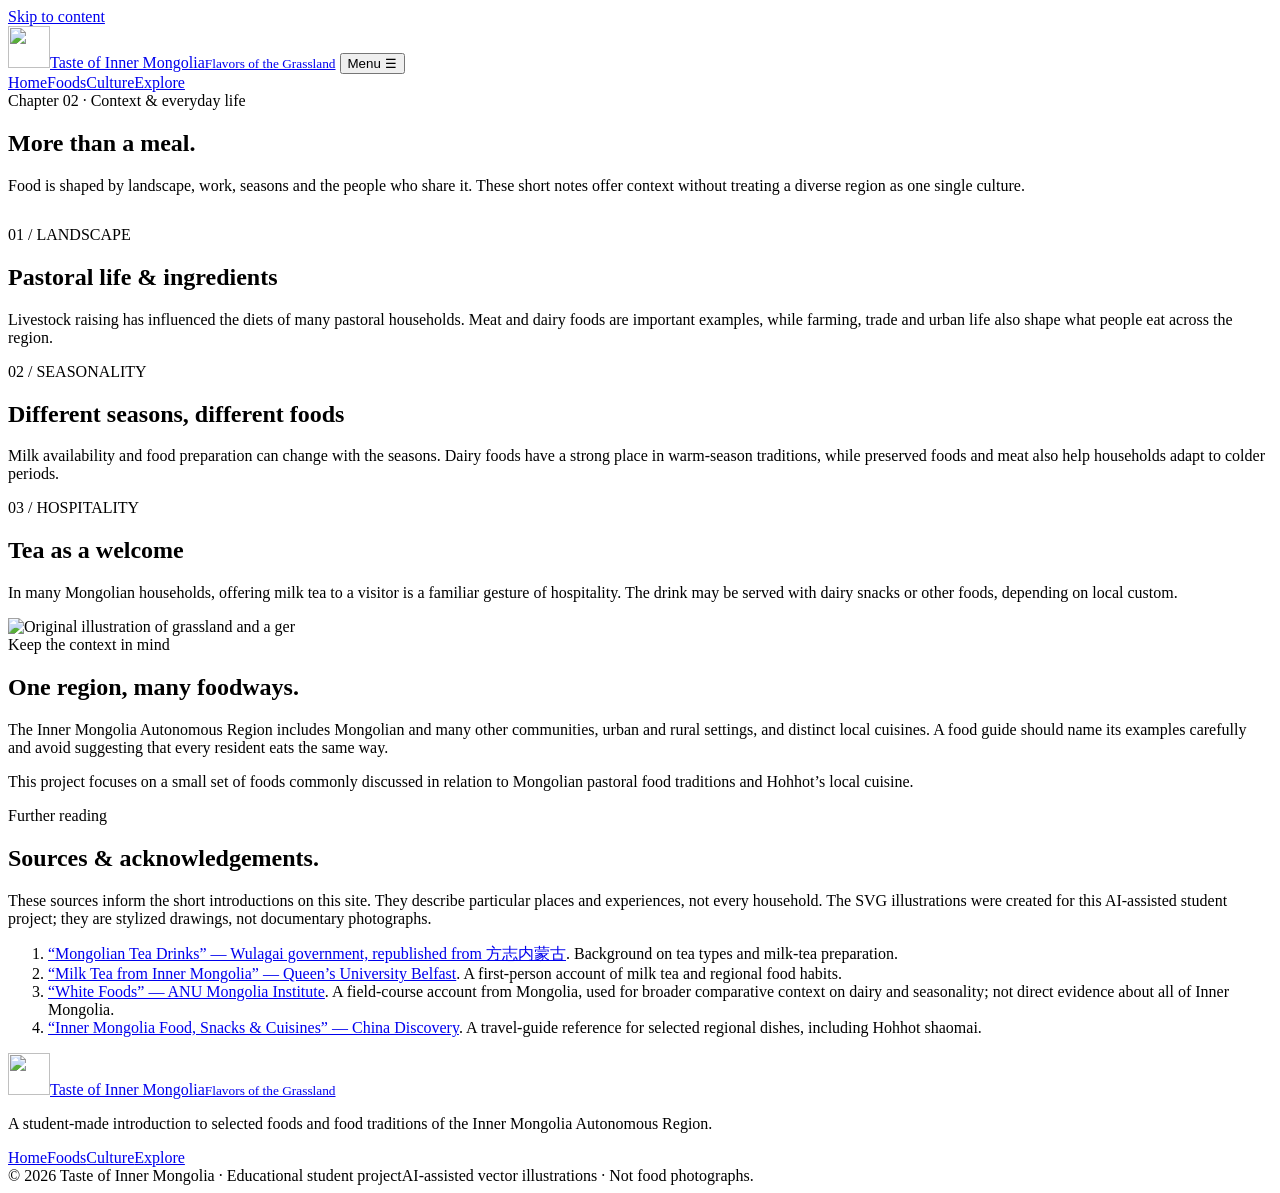
==== culture.html @ e314914b "Add reviewed four-page personal project and identity assets" ====
<!doctype html>
<html lang="en">
<head>
  <meta charset="utf-8">
  <meta name="viewport" content="width=device-width, initial-scale=1">
  <meta name="description" content="Explore how landscape, seasons and hospitality shape selected food traditions in Inner Mongolia.">
  <meta property="og:title" content="Food Culture | Taste of Inner Mongolia">
  <meta property="og:description" content="Discover food, stories and hospitality from Inner Mongolia.">
  <meta property="og:url" content="https://enzhuozhou.github.io/taste-inner-mongolia/culture.html">
  <meta property="og:type" content="website">
  <meta property="og:image" content="https://enzhuozhou.github.io/taste-inner-mongolia/images/og-image.jpg">
  <meta name="twitter:card" content="summary_large_image">
  <meta name="theme-color" content="#285c45">
  <link rel="icon" href="favicon-32.png" sizes="32x32" type="image/png">
  <link rel="apple-touch-icon" href="apple-touch-icon.png">
  <link rel="stylesheet" href="css/style.css">
  <title>Food Culture | Taste of Inner Mongolia</title>
</head>
<body>
<a class="skip" href="#main">Skip to content</a>
<header class="site-header"><div class="container header-inner">
  <a class="brand" href="index.html"><span class="brand-mark" aria-hidden="true"><img src="assets/brand.svg" width="42" height="42" alt=""></span><span>Taste of Inner Mongolia<small>Flavors of the Grassland</small></span></a>
  <button class="menu-toggle" type="button" aria-expanded="false" aria-controls="site-nav">Menu ☰</button>
  <nav class="nav" id="site-nav" aria-label="Main navigation"><a href="index.html">Home</a><a href="foods.html">Foods</a><a href="culture.html" aria-current="page">Culture</a><a href="explore.html">Explore</a></nav>
</div></header>
<main id="main"><section class="page-intro container"><div class="eyebrow">Chapter 02 · Context & everyday life</div><h1>More than a meal.</h1><p class="lead">Food is shaped by landscape, work, seasons and the people who share it. These short notes offer context without treating a diverse region as one single culture.</p></section>
<section class="section" style="padding-top:15px"><div class="container culture-grid">
<article class="culture-card"><div class="num">01 / LANDSCAPE</div><h2>Pastoral life & ingredients</h2><p>Livestock raising has influenced the diets of many pastoral households. Meat and dairy foods are important examples, while farming, trade and urban life also shape what people eat across the region.</p></article>
<article class="culture-card"><div class="num">02 / SEASONALITY</div><h2>Different seasons, different foods</h2><p>Milk availability and food preparation can change with the seasons. Dairy foods have a strong place in warm-season traditions, while preserved foods and meat also help households adapt to colder periods.</p></article>
<article class="culture-card"><div class="num">03 / HOSPITALITY</div><h2>Tea as a welcome</h2><p>In many Mongolian households, offering milk tea to a visitor is a familiar gesture of hospitality. The drink may be served with dairy snacks or other foods, depending on local custom.</p></article>
</div></section>
<section class="section soft"><div class="container split"><img src="assets/grassland.svg" alt="Original illustration of grassland and a ger" loading="lazy"><div><div class="eyebrow">Keep the context in mind</div><h2>One region, many foodways.</h2><p class="copy">The Inner Mongolia Autonomous Region includes Mongolian and many other communities, urban and rural settings, and distinct local cuisines. A food guide should name its examples carefully and avoid suggesting that every resident eats the same way.</p><p class="copy">This project focuses on a small set of foods commonly discussed in relation to Mongolian pastoral food traditions and Hohhot’s local cuisine.</p></div></div></section>
<section class="section"><div class="container"><div class="eyebrow" id="sources">Further reading</div><h2>Sources & acknowledgements.</h2><p class="copy">These sources inform the short introductions on this site. They describe particular places and experiences, not every household. The SVG illustrations were created for this AI-assisted student project; they are stylized drawings, not documentary photographs.</p><div class="sources"><ol>
<li><a href="https://www.wlgglq.gov.cn/wlgglq/tbcy90/cwwlg/c/2025122916261135660/index.html" target="_blank" rel="noopener">“Mongolian Tea Drinks” — Wulagai government, republished from 方志内蒙古</a>. Background on tea types and milk-tea preparation.</li>
<li><a href="https://blogs.qub.ac.uk/mandarinchinese/2021/09/03/milk-tea-from-inner-mongolia/" target="_blank" rel="noopener">“Milk Tea from Inner Mongolia” — Queen’s University Belfast</a>. A first-person account of milk tea and regional food habits.</li>
<li><a href="https://mongoliainstitute.anu.edu.au/content-centre/article/series/white-foods" target="_blank" rel="noopener">“White Foods” — ANU Mongolia Institute</a>. A field-course account from Mongolia, used for broader comparative context on dairy and seasonality; not direct evidence about all of Inner Mongolia.</li>
<li><a href="https://www.chinadiscovery.com/inner-mongolia/food.html" target="_blank" rel="noopener">“Inner Mongolia Food, Snacks & Cuisines” — China Discovery</a>. A travel-guide reference for selected regional dishes, including Hohhot shaomai.</li>
</ol></div></div></section></main>
<footer class="footer"><div class="container">
  <div class="footer-grid"><div><a class="brand" href="index.html"><span class="brand-mark" aria-hidden="true"><img src="assets/brand.svg" width="42" height="42" alt=""></span><span>Taste of Inner Mongolia<small>Flavors of the Grassland</small></span></a><p>A student-made introduction to selected foods and food traditions of the Inner Mongolia Autonomous Region.</p></div><nav class="footer-links" aria-label="Footer navigation"><a href="index.html">Home</a><a href="foods.html">Foods</a><a href="culture.html">Culture</a><a href="explore.html">Explore</a></nav></div>
  <div class="footer-bottom"><span>© 2026 Taste of Inner Mongolia · Educational student project</span><span>AI-assisted vector illustrations · Not food photographs.</span></div>
</div></footer>
<noscript><p class="container note">JavaScript is off. All foods and navigation links remain available; category filtering requires JavaScript.</p></noscript>
<script src="js/main.js" defer></script>
</body></html>
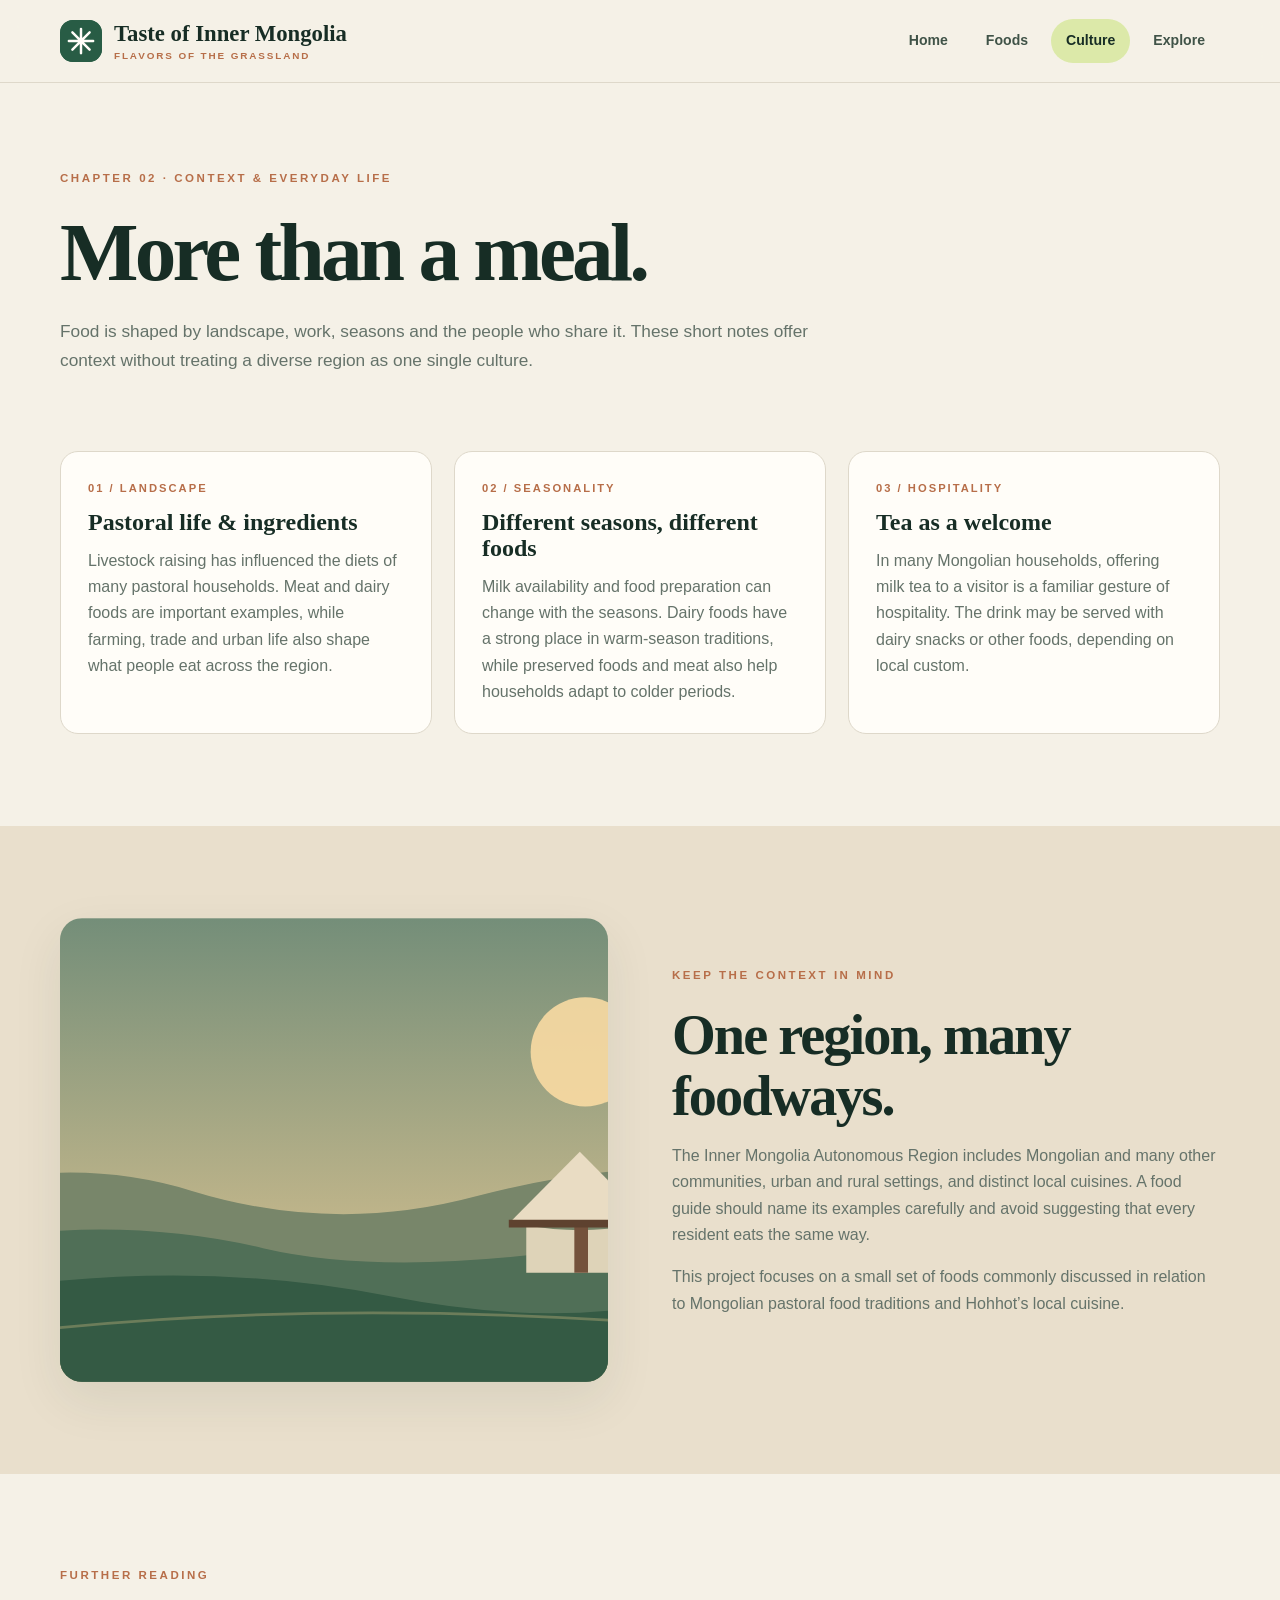
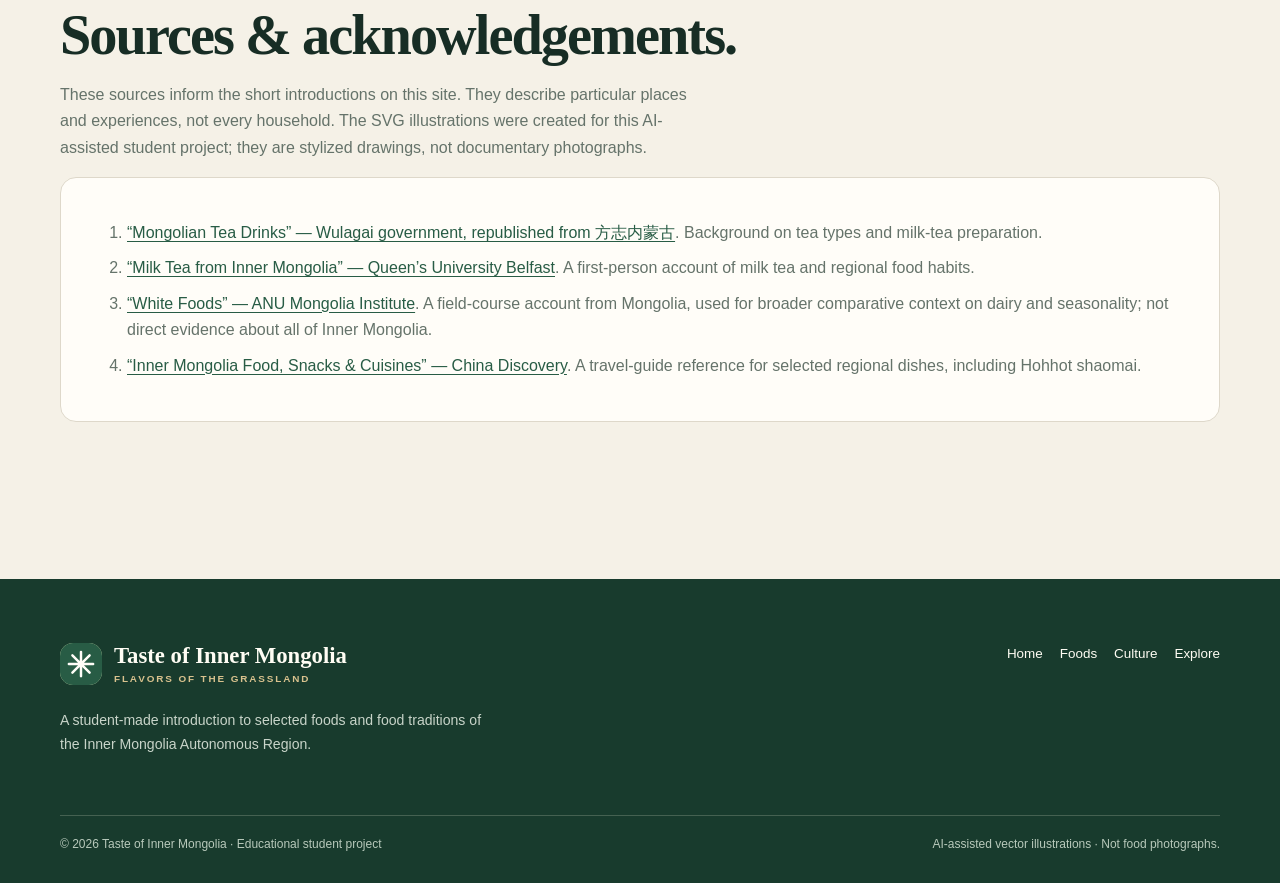
==== commit 73dac136: "Version stylesheet URLs so browsers receive reviewed mobile styling" ====
--- a/culture.html
+++ b/culture.html
@@ -13,7 +13,7 @@
   <meta name="theme-color" content="#285c45">
   <link rel="icon" href="favicon-32.png" sizes="32x32" type="image/png">
   <link rel="apple-touch-icon" href="apple-touch-icon.png">
-  <link rel="stylesheet" href="css/style.css">
+  <link rel="stylesheet" href="css/style.css?v=20261109-final">
   <title>Food Culture | Taste of Inner Mongolia</title>
 </head>
 <body>
--- a/css/style.css
+++ b/css/style.css
@@ -0,0 +1,11 @@
+:root{--ink:#172d25;--green:#285c45;--green-2:#3c7959;--cream:#f5f1e7;--paper:#fffdf8;--sand:#e9dfcc;--clay:#b76e49;--muted:#65736a;--line:#ded8ca;--lime:#dce9a9;--shadow:0 18px 50px #20392e16;--serif:'Playfair Display',Georgia,serif;--sans:'DM Sans',Arial,sans-serif}
+*{box-sizing:border-box}html{scroll-behavior:smooth}body{margin:0;background:var(--cream);color:var(--ink);font-family:var(--sans);line-height:1.65}a{color:inherit;text-decoration:none}button{font:inherit;cursor:pointer}img{display:block;max-width:100%}h1,h2,h3,p{margin-top:0}h1,h2,h3{font-family:var(--serif);line-height:1.08}h1{font-size:clamp(3.2rem,7vw,6.6rem);letter-spacing:-.045em;margin-bottom:1.2rem}h2{font-size:clamp(2.2rem,4.4vw,4rem);letter-spacing:-.035em;margin-bottom:1rem}h3{font-size:1.5rem;margin-bottom:.65rem}.container{width:min(1160px,calc(100% - 48px));margin-inline:auto}.skip{position:absolute;left:-9999px;top:8px;background:#fff;padding:12px;z-index:100}.skip:focus{left:12px}.site-header{position:sticky;top:0;z-index:50;background:#f5f1e7ed;backdrop-filter:blur(14px);border-bottom:1px solid var(--line)}.header-inner{height:82px;display:flex;align-items:center;justify-content:space-between;gap:20px}.brand{font-family:var(--serif);font-size:1.42rem;font-weight:700;line-height:1.1;display:inline-flex;align-items:center;gap:12px}.brand-mark{width:42px;height:42px;border-radius:13px;background:var(--green);color:white;display:grid;place-items:center;font:700 1.4rem var(--sans)}.brand small{display:block;font:600 .62rem var(--sans);letter-spacing:.19em;text-transform:uppercase;color:var(--clay);margin-top:5px}.nav{display:flex;align-items:center;gap:8px}.nav a{font-size:.88rem;font-weight:700;padding:10px 15px;border-radius:99px;color:#405348}.nav a:hover,.nav a[aria-current=page]{background:var(--lime);color:var(--ink)}.menu-toggle{display:none;background:var(--paper);border:1px solid var(--line);border-radius:12px;padding:10px 14px;color:var(--ink)}.hero{position:relative;min-height:640px;display:grid;align-items:center;overflow:hidden;background:#244b39;color:#fffdf4}.hero-art{position:absolute;inset:0;width:100%;height:100%;object-fit:cover;opacity:.76}.hero-shade{position:absolute;inset:0;background:linear-gradient(90deg,#173b2c 0%,#173b2cdb 42%,#173b2c25 100%)}.hero-content{position:relative;padding:95px 0;z-index:1}.eyebrow{font-size:.72rem;letter-spacing:.22em;text-transform:uppercase;font-weight:700;color:var(--clay);margin-bottom:20px}.hero .eyebrow{color:#e7d39d}.hero h1{max-width:780px}.hero p{font-size:1.1rem;max-width:570px;color:#e9eee5}.btn{display:inline-flex;align-items:center;gap:10px;background:var(--clay);border:1px solid var(--clay);color:white;padding:13px 22px;border-radius:99px;font-weight:700;font-size:.9rem;transition:transform .2s,filter .2s}.btn:hover{transform:translateY(-2px);filter:brightness(.94)}.btn-light{background:var(--paper);border-color:var(--paper);color:var(--green)}.btn-outline{background:transparent;color:var(--green);border-color:#9eb4a3}.hero .btn{margin-top:15px}.section{padding:92px 0}.section.soft{background:var(--sand)}.section-heading{display:flex;align-items:end;justify-content:space-between;gap:28px;margin-bottom:34px}.section-heading>p{max-width:390px;color:var(--muted);margin-bottom:6px}.grid{display:grid;grid-template-columns:repeat(3,minmax(0,1fr));gap:22px}.food-card{background:var(--paper);border:1px solid var(--line);border-radius:18px;overflow:hidden;box-shadow:0 5px 20px #1d3a2d08;transition:transform .22s,box-shadow .22s}.food-card:hover{transform:translateY(-5px);box-shadow:var(--shadow)}.food-image{width:100%;height:230px;object-fit:cover;background:#dce5d2}.food-body{padding:23px}.card-kicker{font-size:.69rem;letter-spacing:.16em;text-transform:uppercase;color:var(--clay);font-weight:700}.food-body h3{margin:9px 0}.food-body p{color:var(--muted);font-size:.92rem;margin:0}.tag-row{display:flex;gap:7px;flex-wrap:wrap;margin-top:14px}.tag{font-size:.7rem;border:1px solid var(--line);padding:4px 9px;border-radius:99px;color:#53665a}.split{display:grid;grid-template-columns:1fr 1fr;gap:64px;align-items:center}.split img{width:100%;aspect-ratio:1.18;object-fit:cover;border-radius:22px;box-shadow:var(--shadow)}.copy{color:var(--muted);max-width:650px}.text-link{display:inline-block;color:var(--green);font-weight:700;text-decoration:underline;text-underline-offset:5px;margin-top:16px}.page-intro{padding:86px 0 45px}.page-intro h1{font-size:clamp(3rem,6.5vw,5.8rem)}.page-intro .lead{font-size:1.08rem;max-width:760px;color:var(--muted)}.stats{display:flex;gap:12px;flex-wrap:wrap;margin-top:26px}.stat{background:#e8eddb;border-radius:99px;padding:9px 15px;font-size:.78rem;font-weight:700}.food-detail{display:grid;grid-template-columns: minmax(0,.95fr) minmax(0,1.05fr);gap:40px;align-items:center;padding:42px 0;border-bottom:1px solid var(--line)}.food-detail:nth-child(even) .detail-art{order:2}.detail-art{width:100%;border-radius:20px;overflow:hidden;background:#e1e9d7}.detail-art img{width:100%;aspect-ratio:1.28;object-fit:cover}.detail-copy p{color:var(--muted)}.detail-copy .number{font-size:.72rem;letter-spacing:.17em;color:var(--clay);font-weight:700}.detail-copy h2{font-size:clamp(2rem,3.5vw,3.3rem)}.detail-note{font-size:.84rem;background:#eef0e3;border-left:3px solid var(--green-2);padding:13px 16px;color:#4f6155}.culture-grid{display:grid;grid-template-columns:repeat(3,1fr);gap:22px}.culture-card{background:var(--paper);border:1px solid var(--line);border-radius:18px;padding:27px}.culture-card .num{font-size:.7rem;letter-spacing:.18em;color:var(--clay);font-weight:700}.culture-card p{color:var(--muted);margin-bottom:0}.note{padding:20px 22px;background:#ece8d9;border-radius:12px;color:#4e6055;font-size:.9rem}.sources{padding:26px;background:var(--paper);border:1px solid var(--line);border-radius:16px}.sources li{margin:9px 0;color:var(--muted)}.sources a{color:var(--green);text-decoration:underline;text-underline-offset:3px}.filter-bar{display:flex;gap:10px;flex-wrap:wrap;margin:26px 0 15px}.filter-btn{border:1px solid #aebdaf;border-radius:99px;background:transparent;color:var(--green);padding:10px 18px;font-weight:700;font-size:.84rem}.filter-btn:hover,.filter-btn.active{background:var(--green);color:white;border-color:var(--green)}.filter-status{font-size:.88rem;color:var(--muted);margin:0 0 20px}.food-card[hidden]{display:none}.footer{margin-top:65px;background:#183b2d;color:#fffdf4;padding:64px 0 28px}.footer-grid{display:flex;justify-content:space-between;gap:35px}.footer .brand{color:#fffdf4}.footer .brand-mark{background:#e0e9b6;color:var(--green)}.footer .brand small{color:#d9c28e}.footer p{max-width:430px;color:#c8d4c9;font-size:.88rem;margin-top:16px}.footer-links{display:flex;gap:17px;flex-wrap:wrap;font-size:.84rem}.footer-links a:hover{text-decoration:underline}.footer-bottom{border-top:1px solid #456151;margin-top:45px;padding-top:19px;color:#b8c9bb;font-size:.75rem;display:flex;justify-content:space-between;gap:20px;flex-wrap:wrap}.source-mark{font-size:.74rem;color:#758277}.reveal{animation:rise .55s ease both}@keyframes rise{from{opacity:0;transform:translateY(12px)}to{opacity:1;transform:translateY(0)}}:focus-visible{outline:3px solid #b76e49;outline-offset:3px}
+@media(max-width:800px){.header-inner{height:72px}.menu-toggle{display:block}.nav{display:none;position:absolute;left:0;right:0;top:72px;background:var(--cream);padding:16px 24px 24px;flex-direction:column;align-items:stretch;border-bottom:1px solid var(--line);box-shadow:0 14px 24px #14291c18}.nav.open{display:flex}.nav a{padding:12px 14px}.hero{min-height:570px}.hero-shade{background:linear-gradient(90deg,#173b2c 0%,#173b2cce 70%,#173b2c70 100%)}.section{padding:68px 0}.grid{grid-template-columns:repeat(2,minmax(0,1fr))}.section-heading{display:block}.section-heading>p{margin-top:14px}.split{gap:30px}.culture-grid{grid-template-columns:1fr}.food-detail{gap:25px}.page-intro{padding-top:65px}}
+@media(max-width:560px){.container{width:min(100% - 34px,1160px)}.brand{font-size:1.14rem}.brand-mark{width:38px;height:38px}.hero{min-height:560px}.hero-content{padding:76px 0}.hero h1{font-size:clamp(3.1rem,14vw,4.4rem)}.hero p{font-size:1rem}.grid{grid-template-columns:1fr}.food-image{height:250px}.split,.food-detail{grid-template-columns:1fr}.food-detail:nth-child(even) .detail-art{order:0}.page-intro{padding:58px 0 30px}.page-intro h1{font-size:clamp(2.9rem,13vw,4.1rem)}.footer-grid{display:block}.footer-links{margin-top:25px}.footer-bottom{display:block}.footer-bottom span{display:block;margin-top:8px}}
+@media(prefers-reduced-motion:reduce){html{scroll-behavior:auto}*,*::before,*::after{animation-duration:.01ms!important;transition-duration:.01ms!important}}
+
+/* Local fonts keep the site independent of third-party font services. */
+.brand-mark{flex-shrink:0;overflow:hidden}.brand-mark img{width:100%;height:100%}.culture-card h2{font-size:1.5rem;letter-spacing:normal;margin:12px 0}.sources a{overflow-wrap:anywhere}#sources{scroll-margin-top:110px}
+@media(max-width:800px){.nav{display:flex;position:static;box-shadow:none;border:0;padding:0;flex-direction:row;flex-wrap:wrap}.header-inner{height:auto;min-height:72px;flex-wrap:wrap;padding:12px 0}.menu-toggle{display:none}.js .header-inner{height:72px;flex-wrap:nowrap;padding:0}.js .menu-toggle{display:block}.js .nav{display:none;position:absolute;top:72px;left:0;right:0;padding:16px 24px 24px;flex-direction:column;border-bottom:1px solid var(--line);box-shadow:0 14px 24px #14291c18}.js .nav.open{display:flex}}
+@media(max-width:380px){.brand{font-size:1rem}.brand small{font-size:.52rem}.brand-mark{width:32px;height:32px}.header-inner{gap:8px}.menu-toggle{padding:9px}}
+.menu-toggle{white-space:nowrap;flex-shrink:0}
